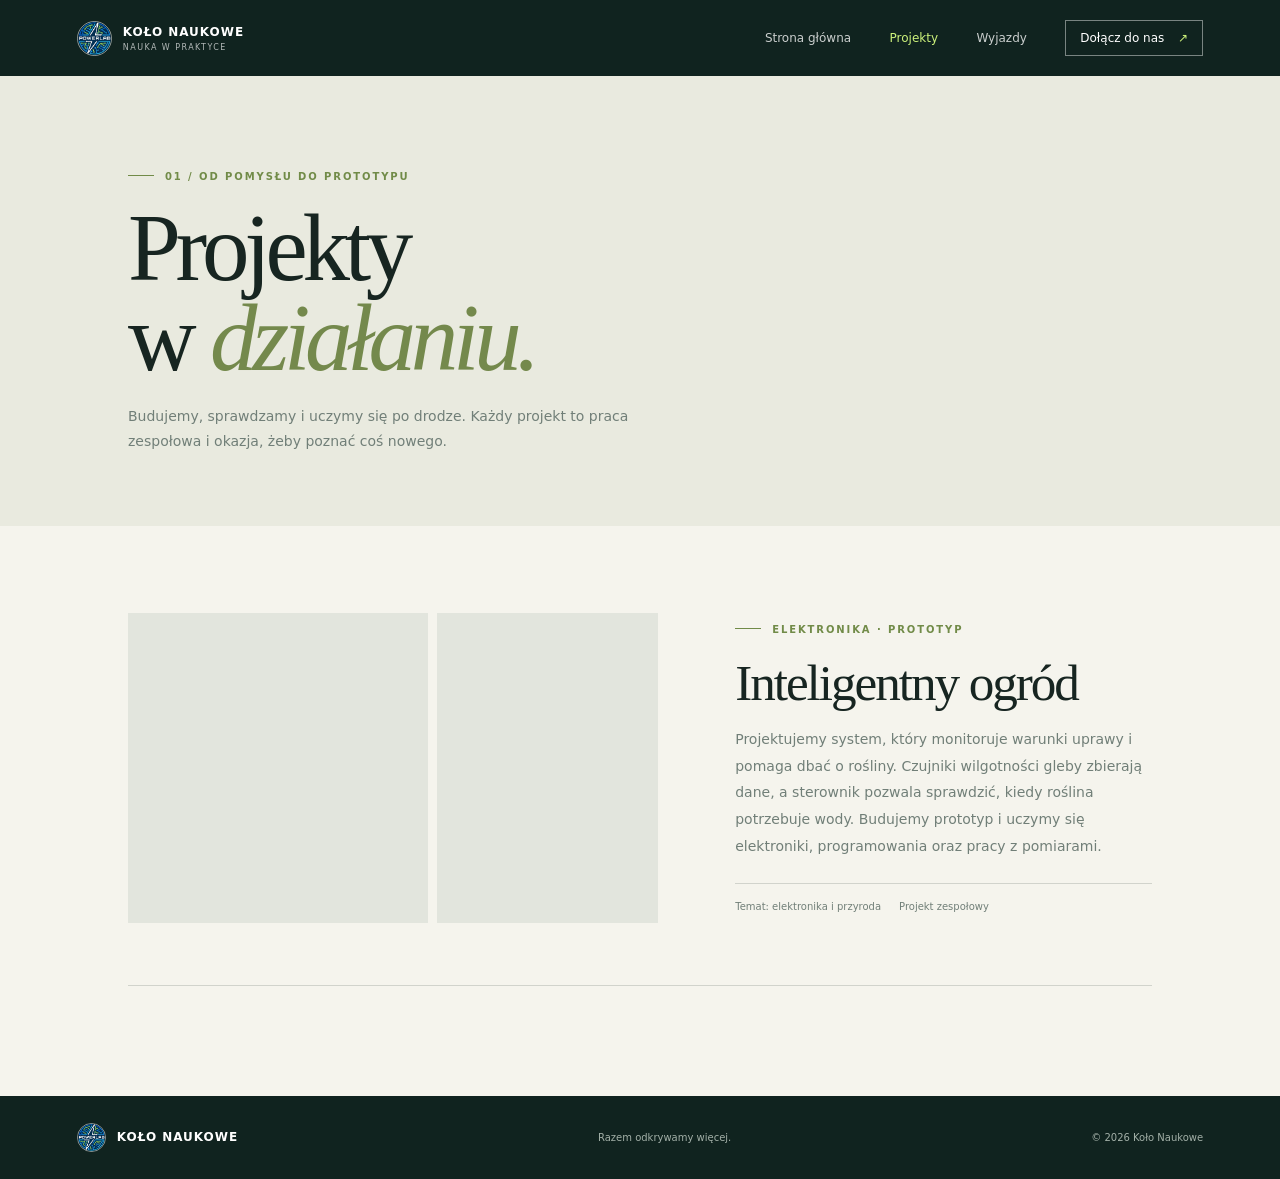
==== projekty-kola.html @ f3a4b70b "Add files via upload" ====
<!doctype html>
<html lang="pl">
<head><meta charset="utf-8"><meta name="viewport" content="width=device-width, initial-scale=1"><meta name="theme-color" content="#10231f"><title>Projekty — Koło Naukowe</title><link rel="stylesheet" href="kolo-style.css"></head>
<body class="inner-page">
  <header class="site-header"><a class="brand" href="kolo-index.html"><span class="brand-symbol"><img src="zd/l_1.webp" alt=""></span><span>KOŁO NAUKOWE<small>NAUKA W PRAKTYCE</small></span></a><nav class="nav" id="nav" aria-label="Nawigacja główna"><a href="kolo-index.html">Strona główna</a><a class="active" href="projekty-kola.html">Projekty</a><a href="wyjazdy-kola.html">Wyjazdy</a><a class="nav-cta" href="kolo-index.html#dolacz">Dołącz do nas <span>↗</span></a></nav><button class="menu-toggle" aria-label="Otwórz menu" aria-expanded="false" aria-controls="nav">☰</button></header>
  <main><section class="page-intro"><p class="eyebrow eyebrow-dark">01 / Od pomysłu do prototypu</p><h1>Projekty<br>w <em>działaniu.</em></h1><p>Budujemy, sprawdzamy i uczymy się po drodze. Każdy projekt to praca zespołowa i okazja, żeby poznać coś nowego.</p></section>
    <section class="projects-list" aria-label="Projekty koła">
      <!-- DODAWANIE PROJEKTU: skopiuj cały element article.project-entry, podmień zdjęcia, nazwę, opis i etykietę. -->
      <article class="project-entry"><div class="project-gallery"><figure class="image-frame project-placeholder" aria-hidden="true"></figure><figure class="image-frame project-placeholder" aria-hidden="true"></figure></div><div class="project-copy"><p class="eyebrow eyebrow-dark">Elektronika · prototyp</p><h2>Inteligentny ogród</h2><p>Projektujemy system, który monitoruje warunki uprawy i pomaga dbać o rośliny. Czujniki wilgotności gleby zbierają dane, a sterownik pozwala sprawdzić, kiedy roślina potrzebuje wody. Budujemy prototyp i uczymy się elektroniki, programowania oraz pracy z pomiarami.</p><div class="project-meta"><span>Temat: elektronika i przyroda</span><span>Projekt zespołowy</span></div></div></article>
    </section>
  </main><footer class="site-footer"><a class="brand" href="kolo-index.html"><span class="brand-symbol"><img src="zd/l_1.webp" alt=""></span><span>KOŁO NAUKOWE</span></a><span>Razem odkrywamy więcej.</span><span>© <span data-year></span> Koło Naukowe</span></footer><script src="kolo-nav.js"></script>
</body></html>
---- kolo-style.css ----
:root{--ink:#172521;--muted:#717f78;--paper:#f5f4ed;--green:#cdf27b;--dark:#10231f;--line:rgba(23,37,33,.16);--serif:Georgia,'Times New Roman',serif;--sans:Inter,ui-sans-serif,system-ui,-apple-system,'Segoe UI',sans-serif}*{box-sizing:border-box}html{scroll-behavior:smooth;scroll-padding-top:80px}body{margin:0;background:var(--paper);color:var(--ink);font-family:var(--sans);-webkit-font-smoothing:antialiased}a{color:inherit;text-decoration:none}.site-header{height:76px;padding:0 clamp(22px,6vw,88px);display:flex;align-items:center;justify-content:space-between;position:absolute;z-index:10;inset:0 0 auto;color:#fff;border-bottom:1px solid rgba(255,255,255,.19)}.inner-page .site-header{background:var(--dark);position:relative;border:0}.brand{display:inline-flex;align-items:center;gap:11px;font-size:12px;font-weight:800;letter-spacing:.08em;white-space:nowrap}.brand-symbol{height:35px;width:35px;border:1px solid rgba(255,255,255,.53);border-radius:50%;display:grid;place-items:center;color:var(--green);font:20px var(--serif);overflow:hidden}.brand-symbol img{width:100%;height:100%;display:block;object-fit:cover}.brand small{display:block;margin-top:4px;font-size:8px;font-weight:500;letter-spacing:.18em;opacity:.68}.nav{display:flex;align-items:center;gap:clamp(17px,3vw,40px);font-size:12px;color:rgba(255,255,255,.78)}.nav a:hover,.nav a.active{color:var(--green)}.nav .nav-cta{border:1px solid rgba(255,255,255,.44);padding:10px 14px;color:#fff}.nav-cta span{margin-left:10px;color:var(--green)}.menu-toggle{display:none;border:0;background:none;color:white;font-size:25px}.hero{height:100svh;min-height:650px;max-height:1100px;position:relative;display:flex;align-items:center;padding:100px clamp(22px,10vw,150px) 50px;color:#fff;background:#17241e url('https://images.unsplash.com/photo-1518770660439-4636190af475?auto=format&fit=crop&w=2200&q=85') center 55%/cover}.hero-shade{position:absolute;inset:0;background:linear-gradient(90deg,rgba(9,21,17,.89),rgba(9,21,17,.58) 49%,rgba(9,21,17,.15)),linear-gradient(0deg,rgba(9,21,17,.35),transparent 55%)}.hero-content{position:relative;z-index:1;max-width:850px}.eyebrow{margin:0 0 21px;color:var(--green);font-size:10px;font-weight:750;letter-spacing:.19em;text-transform:uppercase}.eyebrow:before{content:'';display:inline-block;width:26px;height:1px;background:currentColor;vertical-align:middle;margin:0 11px 3px 0}.eyebrow-dark{color:#718b48}.hero h1,.page-intro h1{font:400 clamp(57px,9vw,116px)/.95 var(--serif);letter-spacing:-.055em;margin:0}.hero h1 em,.section h2 em,.page-intro h1 em{color:var(--green);font-weight:400}.hero-lead{max-width:440px;margin:25px 0 25px;color:rgba(255,255,255,.75);font-size:15px;line-height:1.8}.button{display:inline-flex;align-items:center;gap:30px;padding:15px 19px;font-size:12px;font-weight:750}.button span{font-size:18px}.button-lime{background:var(--green);color:var(--dark)}.button-dark{background:var(--dark);color:#fff}.hero-caption{position:absolute;right:clamp(20px,5vw,70px);bottom:35px;writing-mode:vertical-rl;color:rgba(255,255,255,.67);font-size:9px;letter-spacing:.16em;text-transform:uppercase}.section{padding:clamp(76px,10vw,136px) clamp(22px,10vw,150px)}.about{display:grid;grid-template-columns:1.02fr .98fr;gap:clamp(40px,9vw,125px);align-items:center}.image-frame{overflow:hidden;background:#e2e5dd}.image-frame img{display:block;width:100%;height:100%;object-fit:cover;transition:transform .55s}.image-frame:hover img{transform:scale(1.035)}.about-image{height:clamp(310px,42vw,540px)}.about-copy h2,.section h2{font:400 clamp(41px,5.3vw,70px)/1.04 var(--serif);letter-spacing:-.047em;margin:0}.about-copy h2 em{color:#74894b}.about-copy>p:not(.eyebrow){max-width:530px;color:var(--muted);font:17px/1.85 var(--serif);margin:25px 0}.about-facts{display:flex;gap:42px;border-top:1px solid var(--line);padding-top:22px;margin-top:27px}.about-facts div{display:grid;gap:4px}.about-facts strong{font:36px var(--serif)}.about-facts span{font-size:10px;color:var(--muted)}.dark-band{background:var(--dark);color:white;padding-top:95px;padding-bottom:100px}.section-heading{display:flex;justify-content:space-between;align-items:flex-end;gap:35px;margin-bottom:44px}.section-heading h2 em{color:var(--green)}.section-heading>p{max-width:350px;color:#a3b0a8;font-size:13px;line-height:1.8}.home-cards{display:grid;grid-template-columns:1fr 1fr;gap:15px}.home-card{min-height:250px;padding:27px;border:1px solid rgba(255,255,255,.2);display:flex;flex-direction:column;align-items:flex-start;justify-content:space-between;transition:background .2s}.home-card:hover{background:rgba(205,242,123,.07)}.home-card>span:first-child{font-size:10px;letter-spacing:.15em;color:var(--green);text-transform:uppercase}.home-card b{font:400 clamp(24px,3.5vw,38px)/1.15 var(--serif)}.circle-arrow{align-self:flex-end;border:1px solid rgba(255,255,255,.35);width:38px;height:38px;display:grid;place-items:center;border-radius:50%;color:var(--green)}.join{padding:65px clamp(22px,10vw,150px);display:flex;justify-content:space-between;align-items:center;gap:24px;background:var(--green)}.join .eyebrow{color:#4d6034}.join h2{font:400 clamp(30px,4.6vw,55px)/1.1 var(--serif);letter-spacing:-.04em;margin:0}.site-footer{padding:27px clamp(22px,6vw,88px);background:var(--dark);color:#a3b0a8;display:flex;justify-content:space-between;align-items:center;gap:20px;font-size:10px}.site-footer .brand{color:#fff}.site-footer .brand-symbol{width:29px;height:29px}.page-intro{padding:95px clamp(22px,10vw,150px) 72px;background:#e9eadf}.page-intro h1{font-size:clamp(54px,8vw,95px);color:var(--ink)}.page-intro h1 em{color:#74894c}.page-intro>p:last-child{max-width:550px;margin:20px 0 0;color:var(--muted);font-size:14px;line-height:1.8}.projects-list,.trips-list{padding:65px clamp(22px,10vw,150px) 110px}.project-entry{display:grid;grid-template-columns:1.12fr .88fr;gap:clamp(30px,6vw,82px);align-items:center;padding:22px 0 62px;border-bottom:1px solid var(--line)}.project-gallery{display:grid;grid-template-columns:1.15fr .85fr;grid-template-rows:310px;gap:9px}.project-gallery figure,.trip-gallery figure{margin:0;position:relative}.project-gallery figcaption,.trip-gallery figcaption{position:absolute;bottom:0;left:0;right:0;padding:20px 13px 11px;background:linear-gradient(transparent,rgba(0,0,0,.58));color:white;font-size:9px;letter-spacing:.1em}.project-copy h2,.trip-copy h2{margin:0 0 17px;font:400 clamp(36px,4vw,52px)/1.05 var(--serif);letter-spacing:-.04em}.project-copy>p:not(.eyebrow),.trip-copy>p:not(.eyebrow){color:var(--muted);font-size:14px;line-height:1.9}.project-meta{display:flex;flex-wrap:wrap;gap:18px;border-top:1px solid var(--line);margin-top:24px;padding-top:17px;color:var(--muted);font-size:10px}.trips-list{padding-top:20px}.trip-entry{display:grid;grid-template-columns:1.08fr .92fr;gap:clamp(30px,6vw,82px);align-items:center;padding:20px 0 70px;border-bottom:1px solid var(--line)}.trip-gallery{display:grid;grid-template-columns:1fr 1fr;grid-template-rows:220px 145px 145px;gap:8px}.trip-photo-wide{grid-column:span 2}.trip-copy{padding:15px 0}.trip-meta{border-top:1px solid var(--line);margin-top:24px;padding-top:18px;color:var(--muted);font-size:9px;letter-spacing:.12em}.trip-meta span{padding:0 8px;color:#82916d}@media(min-width:1500px){.hero{padding-left:max(10vw,calc((100vw - 1230px)/2));padding-right:max(10vw,calc((100vw - 1230px)/2))}.section,.page-intro,.projects-list,.trips-list{padding-left:max(10vw,calc((100vw - 1230px)/2));padding-right:max(10vw,calc((100vw - 1230px)/2))}}@media(max-width:780px){.site-header{height:66px;padding:0 20px}.menu-toggle{display:block}.nav{display:none;position:absolute;top:65px;left:0;right:0;padding:22px;background:var(--dark);flex-direction:column;align-items:flex-start;gap:20px}.nav.open{display:flex}.hero{min-height:670px;padding:100px 24px 50px;background-position:58% center}.hero h1{font-size:clamp(58px,13vw,85px)}.hero-caption{display:none}.section{padding:77px 24px}.about{grid-template-columns:1fr;gap:35px}.about-image{height:340px}.about-copy>p:not(.eyebrow){font-size:16px}.section-heading{display:block}.section-heading>p{margin-top:18px}.home-cards{grid-template-columns:1fr}.home-card{min-height:205px}.join{padding:45px 24px;align-items:flex-start;flex-direction:column}.site-footer{align-items:flex-start;flex-direction:column;padding:24px}.page-intro{padding:72px 24px 50px}.page-intro h1{font-size:clamp(54px,12vw,78px)}.projects-list,.trips-list{padding:32px 24px 75px}.project-entry,.trip-entry{grid-template-columns:1fr;gap:28px;padding-bottom:40px}.project-gallery{grid-template-rows:250px}.trip-gallery{grid-template-rows:220px 140px 140px}.project-copy h2,.trip-copy h2{font-size:38px}}@media(max-width:430px){.brand{font-size:10px}.brand-symbol{height:31px;width:31px}.hero h1{font-size:56px}.hero-lead{font-size:13px}.about-facts{gap:24px}.project-gallery{grid-template-columns:1fr 1fr;grid-template-rows:185px}.trip-gallery{grid-template-rows:175px 112px 112px}.project-meta{gap:9px}}
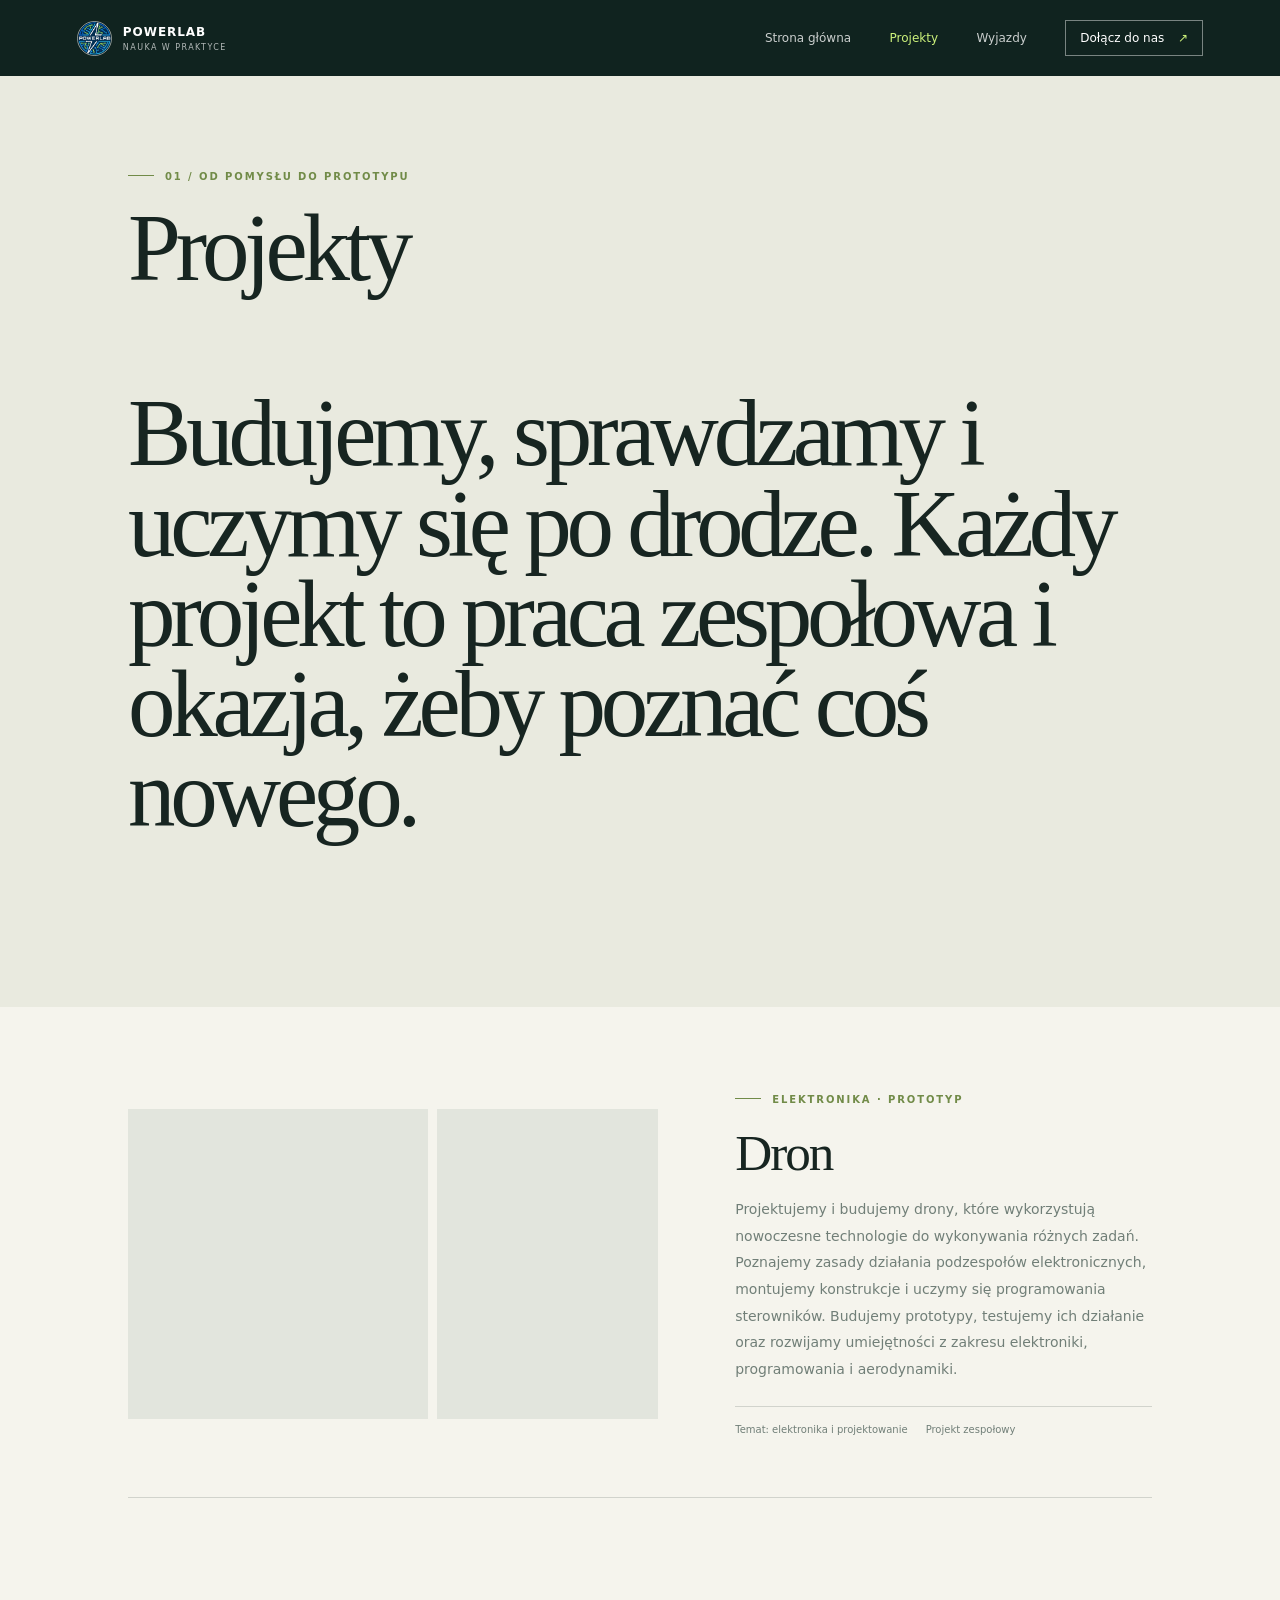
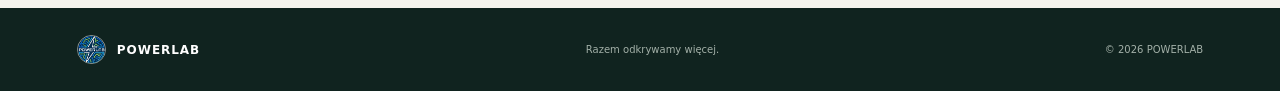
==== commit 6bdbcc67: "Change project page title and header branding" ====
--- a/projekty-kola.html
+++ b/projekty-kola.html
@@ -1,14 +1,14 @@
-<!doctype html>
-<html lang="pl">
-<head><meta charset="utf-8"><meta name="viewport" content="width=device-width, initial-scale=1"><meta name="theme-color" content="#10231f"><title>Projekty — Koło Naukowe</title><link rel="stylesheet" href="kolo-style.css"></head>
-<body class="inner-page">
-  <header class="site-header"><a class="brand" href="kolo-index.html"><span class="brand-symbol"><img src="zd/l_1.webp" alt=""></span><span>KOŁO NAUKOWE<small>NAUKA W PRAKTYCE</small></span></a><nav class="nav" id="nav" aria-label="Nawigacja główna"><a href="kolo-index.html">Strona główna</a><a class="active" href="projekty-kola.html">Projekty</a><a href="wyjazdy-kola.html">Wyjazdy</a><a class="nav-cta" href="kolo-index.html#dolacz">Dołącz do nas <span>↗</span></a></nav><button class="menu-toggle" aria-label="Otwórz menu" aria-expanded="false" aria-controls="nav">☰</button></header>
-  <main><section class="page-intro"><p class="eyebrow eyebrow-dark">01 / Od pomysłu do prototypu</p><h1>Projekty<br>w <em>działaniu.</em></h1><p>Budujemy, sprawdzamy i uczymy się po drodze. Każdy projekt to praca zespołowa i okazja, żeby poznać coś nowego.</p></section>
-    <section class="projects-list" aria-label="Projekty koła">
-      <!-- DODAWANIE PROJEKTU: skopiuj cały element article.project-entry, podmień zdjęcia, nazwę, opis i etykietę. -->
-      <article class="project-entry"><div class="project-gallery"><figure class="image-frame project-placeholder" aria-hidden="true"></figure><figure class="image-frame project-placeholder" aria-hidden="true"></figure></div><div class="project-copy"><p class="eyebrow eyebrow-dark">Elektronika · prototyp</p><h2>Inteligentny ogród</h2><p>Projektujemy system, który monitoruje warunki uprawy i pomaga dbać o rośliny. Czujniki wilgotności gleby zbierają dane, a sterownik pozwala sprawdzić, kiedy roślina potrzebuje wody. Budujemy prototyp i uczymy się elektroniki, programowania oraz pracy z pomiarami.</p><div class="project-meta"><span>Temat: elektronika i przyroda</span><span>Projekt zespołowy</span></div></div></article>
-    </section>
-  </main><footer class="site-footer"><a class="brand" href="kolo-index.html"><span class="brand-symbol"><img src="zd/l_1.webp" alt=""></span><span>KOŁO NAUKOWE</span></a><span>Razem odkrywamy więcej.</span><span>© <span data-year></span> Koło Naukowe</span></footer><script src="kolo-nav.js"></script>
+<!doctype html>
+<html lang="pl">
+<head><meta charset="utf-8"><meta name="viewport" content="width=device-width, initial-scale=1"><meta name="theme-color" content="#10231f"><title>Projekty — POWERLAB</title><link rel="stylesheet" href="kolo-style.css"></head>
+<body class="inner-page">
+  <header class="site-header"><a class="brand" href="kolo-index.html"><span class="brand-symbol"><img src="zd/l_1.webp" alt=""></span><span>POWERLAB<small>NAUKA W PRAKTYCE</small></span></a><nav class="nav" id="nav" aria-label="Nawigacja główna"><a href="kolo-index.html">Strona główna</a><a class="active" href="projekty-kola.html">Projekty</a><a href="wyjazdy-kola.html">Wyjazdy</a><a class="nav-cta" href="kolo-index.html#dolacz">Dołącz do nas <span>↗</span></a></nav><button class="menu-toggle" aria-label="Otwórz menu" aria-expanded="false" aria-controls="nav">☰</button></header>
+  <main><section class="page-intro"><p class="eyebrow eyebrow-dark">01 / Od pomysłu do prototypu</p><h1>Projekty<p>Budujemy, sprawdzamy i uczymy się po drodze. Każdy projekt to praca zespołowa i okazja, żeby poznać coś nowego.</p></section>
+    <section class="projects-list" aria-label="Projekty koła">
+      <!-- DODAWANIE PROJEKTU: skopiuj cały element article.project-entry, podmień zdjęcia, nazwę, opis i etykietę. -->
+      <article class="project-entry"><div class="project-gallery"><figure class="image-frame project-placeholder" aria-hidden="true"></figure><figure class="image-frame project-placeholder" aria-hidden="true"></figure></div><div class="project-copy"><p class="eyebrow eyebrow-dark">Elektronika · prototyp</p><h2>Dron</h2><p>Projektujemy i budujemy drony, które wykorzystują nowoczesne technologie do wykonywania różnych zadań. Poznajemy zasady działania podzespołów elektronicznych, montujemy konstrukcje i uczymy się programowania sterowników. Budujemy prototypy, testujemy ich działanie oraz rozwijamy umiejętności z zakresu elektroniki, programowania i aerodynamiki.</p><div class="project-meta"><span>Temat: elektronika i projektowanie</span><span>Projekt zespołowy</span></div></div></article>
+    </section>
+  </main><footer class="site-footer"><a class="brand" href="kolo-index.html"><span class="brand-symbol"><img src="zd/l_1.webp" alt=""></span><span>POWERLAB</span></a><span>Razem odkrywamy więcej.</span><span>© <span data-year></span> POWERLAB</span></footer><script src="kolo-nav.js"></script>
 </body></html>
 
 
